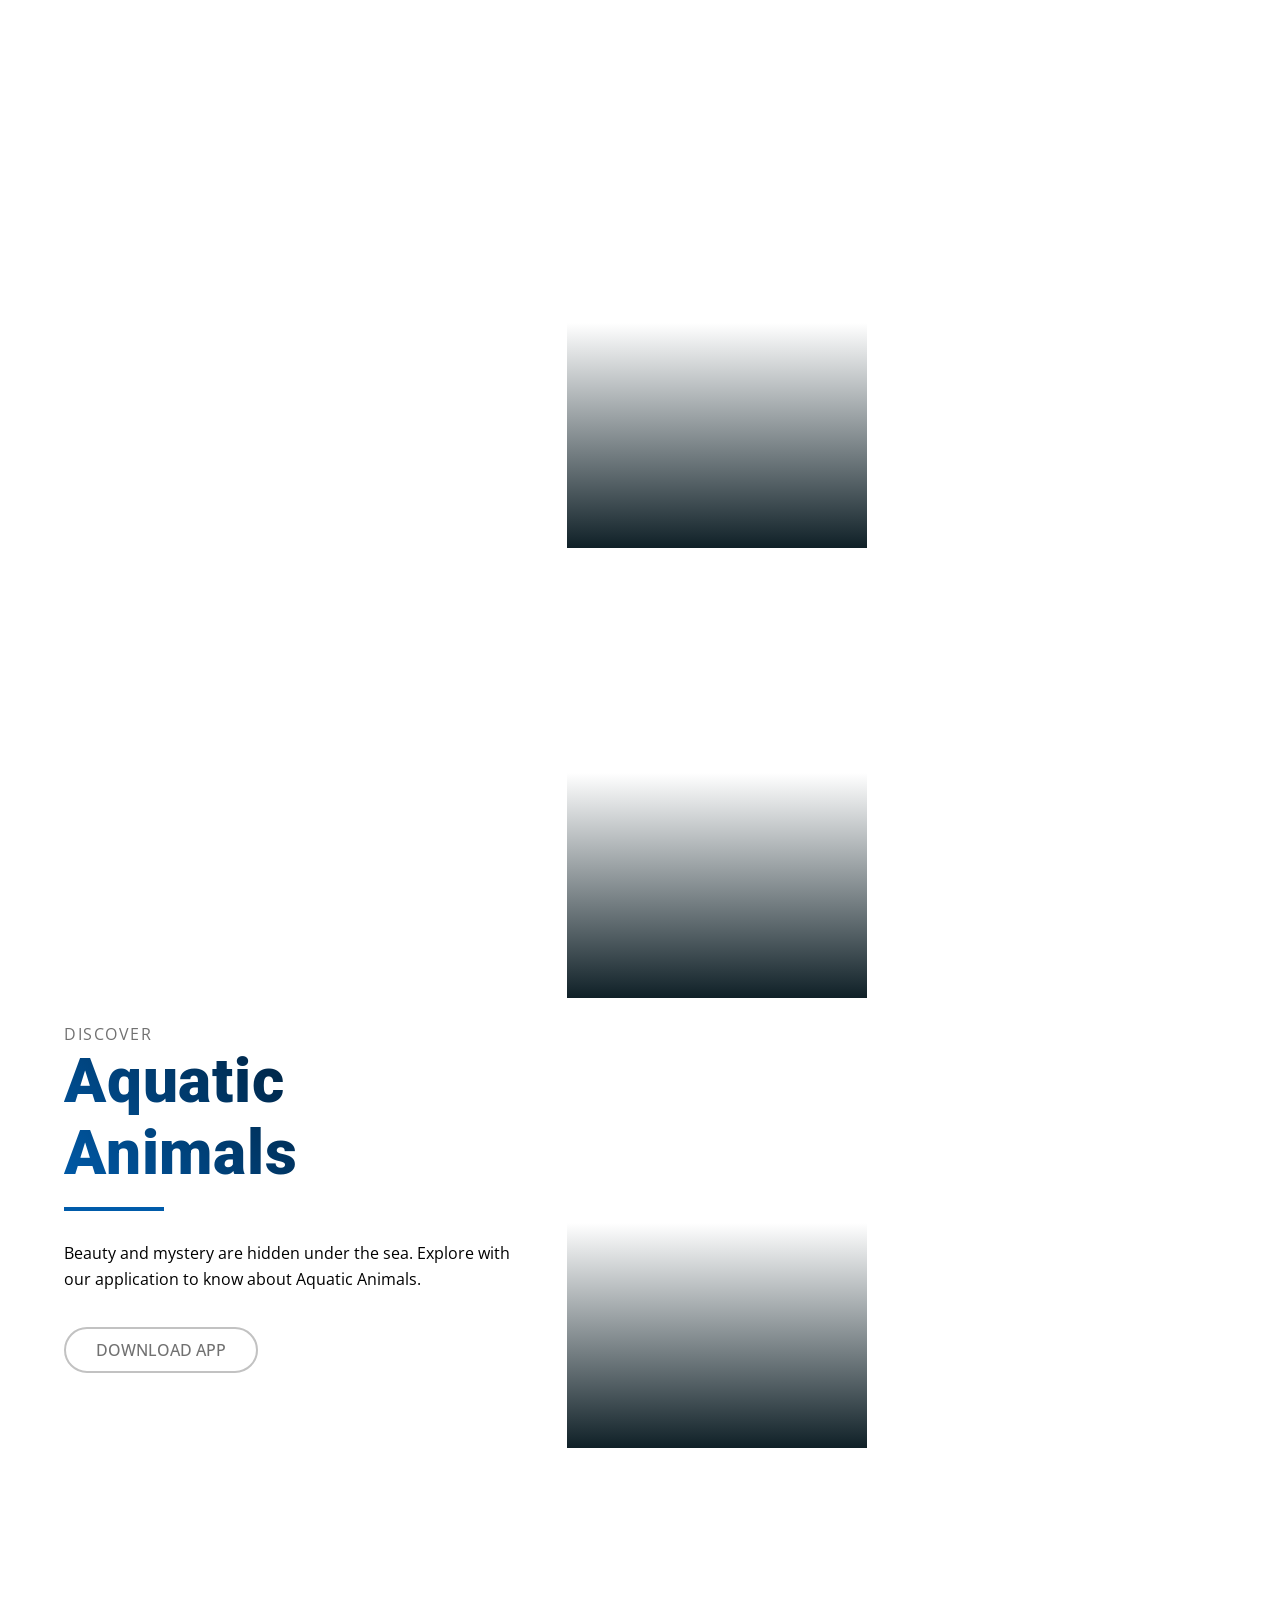
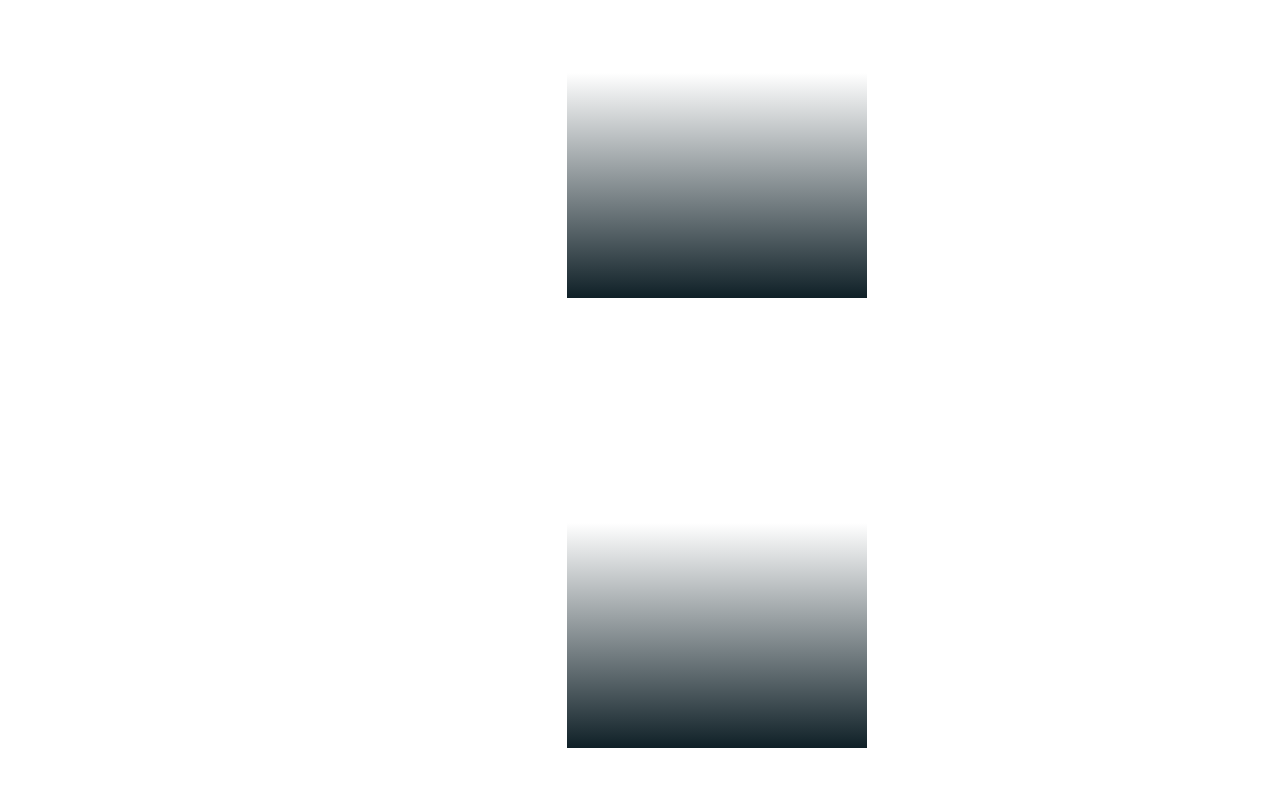
==== test.html @ 7ba5d139 "first commit" ====
<!DOCTYPE html>
<html lang="en">

<head>
    <meta charset="UTF-8">
    <link rel="stylesheet" href="style.css">
    <title>Cloud</title>
    <!-- <script src="https://code.jquery.com/jquery-3.6.0.min.js"></script> -->
    <!-- <link rel="stylesheet" href="https://cdnjs.cloudflare.com/ajax/libs/OwlCarousel2/2.3.4/assets/owl.carousel.min.css"> -->
    <!-- <script src="https://cdnjs.cloudflare.com/ajax/libs/OwlCarousel2/2.3.4/owl.carousel.min.js"></script> -->


</head>

<body>
  <main>
    <div>
      <span>discover</span>
      <h1>aquatic animals</h1>
      <hr>
      <p>Beauty and mystery are hidden under the sea. Explore with our application to know about Aquatic Animals.</p>
      <a href="#">download app</a>
    </div>
    <div class="swiper">
      <div class="swiper-wrapper">
        <div class="swiper-slide swiper-slide--one">
          <div>
            <h2>Jellyfish</h2>
            <p>Jellyfish and sea jellies are the informal common names given to the medusa-phase of certain gelatinous members of the subphylum Medusozoa, a major part of the phylum Cnidaria.</p>
            <a href="https://en.wikipedia.org/wiki/Jellyfish" target="_blank">explore</a>
          </div>
        </div>
        <div class="swiper-slide swiper-slide--two">
          <div>
            <h2>Seahorse</h2>
            <p>
              Seahorses are mainly found in shallow tropical and temperate salt water throughout the world. They live in sheltered areas such as seagrass beds, estuaries, coral reefs, and mangroves. Four species are found in Pacific waters from North America to South America.
            </p>
            <a href="https://en.wikipedia.org/wiki/Seahorse" target="_blank">explore</a>
          </div>
        </div>
  
        <div class="swiper-slide swiper-slide--three">
  
          <div>
            <h2>octopus</h2>
            <p>
              Octopuses inhabit various regions of the ocean, including coral reefs, pelagic waters, and the seabed; some live in the intertidal zone and others at abyssal depths. Most species grow quickly, mature early, and are short-lived.
            </p>
            <a href="https://en.wikipedia.org/wiki/Octopus" target="_blank">explore</a>
          </div>
        </div>
  
        <div class="swiper-slide swiper-slide--four">
  
          <div>
            <h2>Shark</h2>
            <p>
              Sharks are a group of elasmobranch fish characterized by a cartilaginous skeleton, five to seven gill slits on the sides of the head, and pectoral fins that are not fused to the head.
            </p>
            <a href="https://en.wikipedia.org/wiki/Shark" target="_blank">explore</a>
          </div>
        </div>
  
        <div class="swiper-slide swiper-slide--five">
  
          <div>
            <h2>Dolphin</h2>
            <p>
              Dolphins are widespread. Most species prefer the warm waters of the tropic zones, but some, such as the right whale dolphin, prefer colder climates. Dolphins feed largely on fish and squid, but a few, such as the orca, feed on large mammals such as seals.
            </p>
            <a href="https://en.wikipedia.org/wiki/Dolphin" target="_blank">explore</a>
          </div>
        </div>
      </div>
      <!-- Add Pagination -->
      <div class="swiper-pagination"></div>
    </div>
    <img src="https://cdn.pixabay.com/photo/2021/11/04/19/39/jellyfish-6769173_960_720.png" alt="" class="bg">
    <img src="https://cdn.pixabay.com/photo/2012/04/13/13/57/scallop-32506_960_720.png" alt="" class="bg2">
  </main>

  <script>
    /*
inspiration
https://dribbble.com/shots/4684682-Aquatic-Animals
*/

var swiper = new Swiper(".swiper", {
  effect: "coverflow",
  grabCursor: true,
  centeredSlides: true,
  coverflowEffect: {
    rotate: 0,
    stretch: 0,
    depth: 100,
    modifier: 3,
    slideShadows: true
  },
  keyboard: {
    enabled: true
  },
  mousewheel: {
    thresholdDelta: 70
  },
  loop: true,
  pagination: {
    el: ".swiper-pagination",
    clickable: true
  },
  breakpoints: {
    640: {
      slidesPerView: 2
    },
    768: {
      slidesPerView: 1
    },
    1024: {
      slidesPerView: 2
    },
    1560: {
      slidesPerView: 3
    }
  }
});

  </script>


</body>

</html>
---- style.css ----
@import url("https://fonts.googleapis.com/css2?family=Open+Sans:wght@400;500;600&family=Roboto:wght@300;400;500;900&display=swap");

* {
  margin: 0;
  padding: 0;
  box-sizing: border-box;
  font-family: "Open Sans", sans-serif;
}

main {
  position: relative;
  width: calc(min(90rem, 90%));
  margin: 0 auto;
  min-height: 100vh;
  column-gap: 3rem;
  padding-block: min(20vh, 3rem);
}

.bg {
  position: fixed;
  top: -4rem;
  left: -12rem;
  z-index: -1;
  opacity: 0;
}

.bg2 {
  position: fixed;
  bottom: -2rem;
  right: -3rem;
  z-index: -1;
  width: 9.375rem;
  opacity: 0;
}

main > div span {
  text-transform: uppercase;
  letter-spacing: 1.5px;
  font-size: 1rem;
  color: #717171;
}

main > div h1 {
  text-transform: capitalize;
  letter-spacing: 0.8px;
  font-family: "Roboto", sans-serif;
  font-weight: 900;
  font-size: clamp(3.4375rem, 3.25rem + 0.75vw, 4rem);
  background-color: #005baa;
  background-image: linear-gradient(45deg, #005baa, #000000);
  background-size: 100%;
  background-repeat: repeat;
  -webkit-background-clip: text;
  -webkit-text-fill-color: transparent;
  -moz-background-clip: text;
  -moz-text-fill-color: transparent;
}

main > div hr {
  display: block;
  background: #005baa;
  height: 0.25rem;
  width: 6.25rem;
  border: none;
  margin: 1.125rem 0 1.875rem 0;
}

main > div p {
  line-height: 1.6;
}

main a {
  display: inline-block;
  text-decoration: none;
  text-transform: uppercase;
  color: #717171;
  font-weight: 500;
  background: #fff;
  border-radius: 3.125rem;
  transition: 0.3s ease-in-out;
}

main > div > a {
  border: 2px solid #c2c2c2;
  margin-top: 2.188rem;
  padding: 0.625rem 1.875rem;
}

main > div > a:hover {
  border: 0.125rem solid #005baa;
  color: #005baa;
}

.swiper {
  width: 100%;
  padding-top: 3.125rem;
}

.swiper-pagination-bullet,
.swiper-pagination-bullet-active {
  background: #fff;
}

.swiper-pagination {
  bottom: 1.25rem !important;
}

.swiper-slide {
  width: 18.75rem;
  height: 28.125rem;
  display: flex;
  flex-direction: column;
  justify-content: end;
  align-items: self-start;
}

.swiper-slide h2 {
  color: #fff;
  font-family: "Roboto", sans-serif;
  font-weight: 400;
  font-size: 1.4rem;
  line-height: 1.4;
  margin-bottom: 0.625rem;
  padding: 0 0 0 1.563rem;
  text-transform: uppercase;
}

.swiper-slide p {
  color: #dadada;
  font-family: "Roboto", sans-serif;
  font-weight: 300;
  padding: 0 1.563rem;
  line-height: 1.6;
  font-size: 0.75rem;
  display: -webkit-box;
  -webkit-line-clamp: 4;
  -webkit-box-orient: vertical;
  overflow: hidden;
}

.swiper-slide a {
  margin: 1.25rem 1.563rem 3.438rem 1.563rem;
  padding: 0.438em 1.875rem;
  font-size: 0.9rem;
}

.swiper-slide a:hover {
  color: #005baa;
}

.swiper-slide div {
  display: none;
  opacity: 0;
  padding-bottom: 0.625rem;
}

.swiper-slide-active div {
  display: block;
  opacity: 1;
}

.swiper-slide--one {
  background: linear-gradient(to top, #0f2027, #203a4300, #2c536400),
    url("https://images.unsplash.com/photo-1628944682084-831f35256163?ixlib=rb-4.0.3&ixid=MnwxMjA3fDB8MHxwaG90by1wYWdlfHx8fGVufDB8fHx8&auto=format&fit=crop&w=687&q=80")
      no-repeat 50% 50% / cover;
}

.swiper-slide--two {
  background: linear-gradient(to top, #0f2027, #203a4300, #2c536400),
    url("https://images.unsplash.com/photo-1515309025403-4b0184873cef?ixlib=rb-4.0.3&ixid=MnwxMjA3fDB8MHxwaG90by1wYWdlfHx8fGVufDB8fHx8&auto=format&fit=crop&w=735&q=80")
      no-repeat 50% 50% / cover;
}

.swiper-slide--three {
  background: linear-gradient(to top, #0f2027, #203a4300, #2c536400),
    url("https://images.unsplash.com/photo-1545671913-b89ac1b4ac10?ixlib=rb-4.0.3&ixid=MnwxMjA3fDB8MHxwaG90by1wYWdlfHx8fGVufDB8fHx8&auto=format&fit=crop&w=1170&q=80")
      no-repeat 50% 50% / cover;
}

.swiper-slide--four {
  background: linear-gradient(to top, #0f2027, #203a4300, #2c536400),
    url("https://images.unsplash.com/photo-1598977123118-4e30ba3c4f5b?ixlib=rb-4.0.3&ixid=MnwxMjA3fDB8MHxwaG90by1wYWdlfHx8fGVufDB8fHx8&auto=format&fit=crop&w=1170&q=80")
      no-repeat 50% 50% / cover;
}

.swiper-slide--five {
  background: linear-gradient(to top, #0f2027, #203a4300, #2c536400),
    url("https://images.unsplash.com/photo-1570481662006-a3a1374699e8?ixlib=rb-4.0.3&ixid=MnwxMjA3fDB8MHxwaG90by1wYWdlfHx8fGVufDB8fHx8&auto=format&fit=crop&w=765&q=80")
      no-repeat 50% 50% / cover;
}

.swiper-3d .swiper-slide-shadow-left,
.swiper-3d .swiper-slide-shadow-right {
  background-image: none;
}

@media screen and (min-width: 48rem) {
  main {
    display: flex;
    align-items: center;
  }
  .bg,
  .bg2 {
    opacity: 0.1;
  }
}

@media screen and (min-width: 93.75rem) {
  .swiper {
    width: 85%;
  }
}
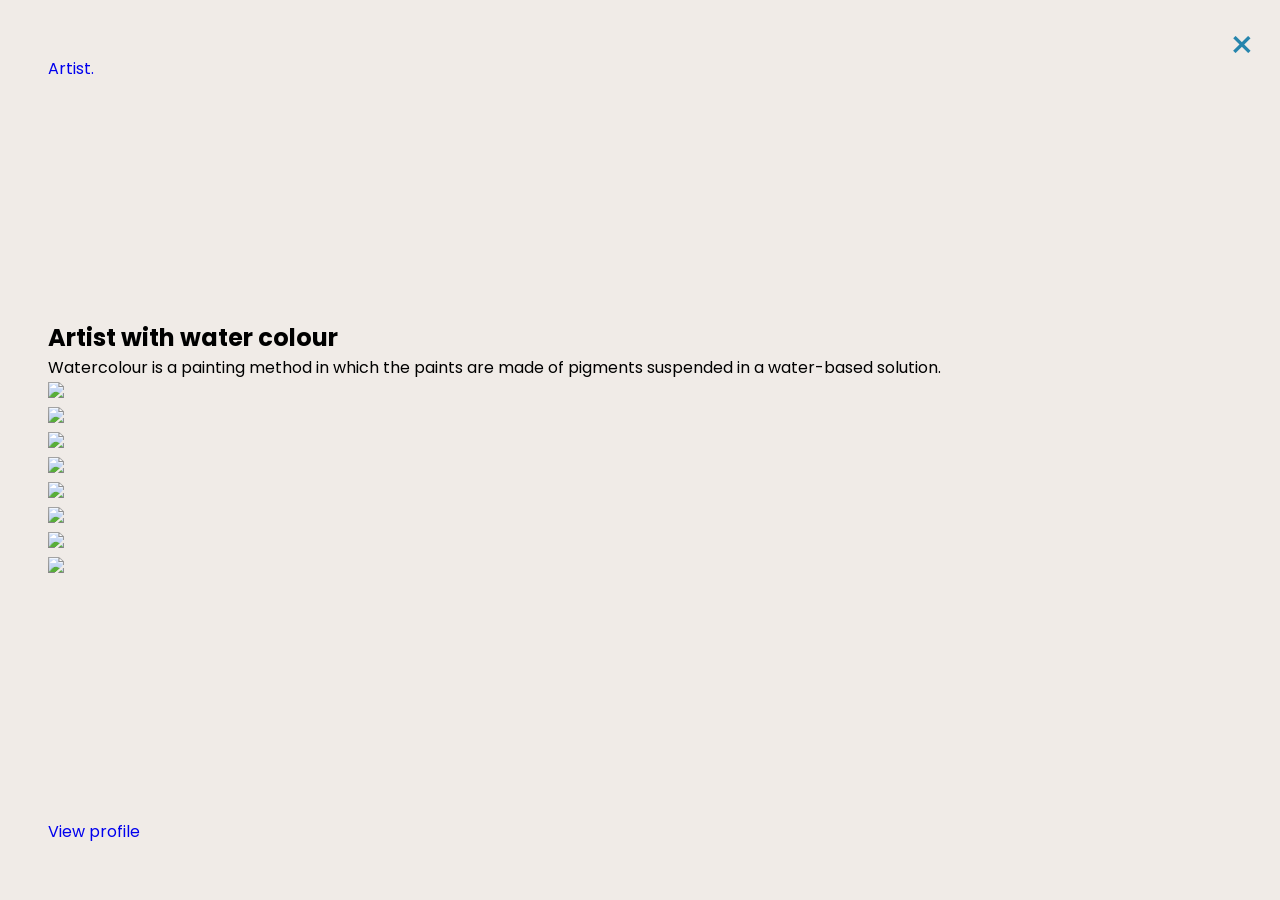
==== commit be267520: "test" ====
--- a/test.html
+++ b/test.html
@@ -5,127 +5,103 @@
     <meta charset="UTF-8">
     <link rel="stylesheet" href="style.css">
     <title>Cloud</title>
-    <!-- <script src="https://code.jquery.com/jquery-3.6.0.min.js"></script> -->
-    <!-- <link rel="stylesheet" href="https://cdnjs.cloudflare.com/ajax/libs/OwlCarousel2/2.3.4/assets/owl.carousel.min.css"> -->
-    <!-- <script src="https://cdnjs.cloudflare.com/ajax/libs/OwlCarousel2/2.3.4/owl.carousel.min.js"></script> -->
-
-
+    <meta name="viewport" content="width=device-width, initial-scale=1.0">
+    
+    <script src="https://code.jquery.com/jquery-3.6.0.min.js"></script>
+    
+    <link rel="stylesheet" href="https://cdnjs.cloudflare.com/ajax/libs/OwlCarousel2/2.3.4/assets/owl.carousel.min.css">
+    <script src="https://cdnjs.cloudflare.com/ajax/libs/OwlCarousel2/2.3.4/owl.carousel.min.js"></script>
 </head>
 
 <body>
-  <main>
-    <div>
-      <span>discover</span>
-      <h1>aquatic animals</h1>
-      <hr>
-      <p>Beauty and mystery are hidden under the sea. Explore with our application to know about Aquatic Animals.</p>
-      <a href="#">download app</a>
+  <div id="mySidenav" class="sidenav active">
+    <a href="javascript:void(0)" class="closebtn" onclick="closeNav()">&times;</a>
+    <div class="sidenav-logo">
+      <a href="#">Artist.</a>
     </div>
-    <div class="swiper">
-      <div class="swiper-wrapper">
-        <div class="swiper-slide swiper-slide--one">
-          <div>
-            <h2>Jellyfish</h2>
-            <p>Jellyfish and sea jellies are the informal common names given to the medusa-phase of certain gelatinous members of the subphylum Medusozoa, a major part of the phylum Cnidaria.</p>
-            <a href="https://en.wikipedia.org/wiki/Jellyfish" target="_blank">explore</a>
-          </div>
+    <div class="sidenav-content">
+      <h2>Artist with water colour</h2>
+      <p>Watercolour is a painting method in which the paints are made of pigments suspended in a water-based solution.</p>
+      <div class="portfolio-slides">
+  
+        <div class="single">
+          <a href="https://cdn.pixabay.com/photo/2020/01/06/23/45/watercolor-4746520_960_720.jpg">
+            <img src="https://cdn.pixabay.com/photo/2020/01/06/23/45/watercolor-4746520_960_720.jpg" />
+          </a>
         </div>
-        <div class="swiper-slide swiper-slide--two">
-          <div>
-            <h2>Seahorse</h2>
-            <p>
-              Seahorses are mainly found in shallow tropical and temperate salt water throughout the world. They live in sheltered areas such as seagrass beds, estuaries, coral reefs, and mangroves. Four species are found in Pacific waters from North America to South America.
-            </p>
-            <a href="https://en.wikipedia.org/wiki/Seahorse" target="_blank">explore</a>
-          </div>
+        <div class="single">
+          <a href="https://cdn.pixabay.com/photo/2017/11/25/12/53/watercolour-2976746_1280.jpg">
+            <img src="https://cdn.pixabay.com/photo/2017/11/25/12/53/watercolour-2976746_1280.jpg" />
+          </a>
         </div>
-  
-        <div class="swiper-slide swiper-slide--three">
-  
-          <div>
-            <h2>octopus</h2>
-            <p>
-              Octopuses inhabit various regions of the ocean, including coral reefs, pelagic waters, and the seabed; some live in the intertidal zone and others at abyssal depths. Most species grow quickly, mature early, and are short-lived.
-            </p>
-            <a href="https://en.wikipedia.org/wiki/Octopus" target="_blank">explore</a>
-          </div>
+        <div class="single">
+          <a href="https://cdn.pixabay.com/photo/2018/07/18/15/43/animal-3546613_1280.jpg">
+            <img src="https://cdn.pixabay.com/photo/2018/07/18/15/43/animal-3546613_1280.jpg" />
+          </a>
         </div>
-  
-        <div class="swiper-slide swiper-slide--four">
-  
-          <div>
-            <h2>Shark</h2>
-            <p>
-              Sharks are a group of elasmobranch fish characterized by a cartilaginous skeleton, five to seven gill slits on the sides of the head, and pectoral fins that are not fused to the head.
-            </p>
-            <a href="https://en.wikipedia.org/wiki/Shark" target="_blank">explore</a>
-          </div>
-        </div>
-  
-        <div class="swiper-slide swiper-slide--five">
-  
-          <div>
-            <h2>Dolphin</h2>
-            <p>
-              Dolphins are widespread. Most species prefer the warm waters of the tropic zones, but some, such as the right whale dolphin, prefer colder climates. Dolphins feed largely on fish and squid, but a few, such as the orca, feed on large mammals such as seals.
-            </p>
-            <a href="https://en.wikipedia.org/wiki/Dolphin" target="_blank">explore</a>
-          </div>
+        <div class="single">
+          <a href="https://cdn.pixabay.com/photo/2021/03/13/10/23/hut-6091451_1280.jpg">
+            <img src="https://cdn.pixabay.com/photo/2021/03/13/10/23/hut-6091451_1280.jpg" />
+          </a>
         </div>
       </div>
-      <!-- Add Pagination -->
-      <div class="swiper-pagination"></div>
+      <div class="portfolio-slides-second">
+  
+        <div class="single">
+          <a href="https://cdn.pixabay.com/photo/2017/09/26/23/10/painting-2790478_1280.jpg">
+            <img src="https://cdn.pixabay.com/photo/2017/09/26/23/10/painting-2790478_1280.jpg" />
+          </a>
+        </div>
+        <div class="single">
+          <a href="https://cdn.pixabay.com/photo/2013/01/16/19/12/tigers-75119_1280.jpg">
+            <img src="https://cdn.pixabay.com/photo/2013/01/16/19/12/tigers-75119_1280.jpg" />
+          </a>
+        </div>
+        <div class="single">
+          <a href="https://cdn.pixabay.com/photo/2021/09/13/10/37/fruit-6620951_1280.jpg">
+            <img src="https://cdn.pixabay.com/photo/2021/09/13/10/37/fruit-6620951_1280.jpg" />
+          </a>
+        </div>
+        <div class="single">
+          <a href="https://cdn.pixabay.com/photo/2016/02/24/11/55/cat-1219635_1280.jpg">
+            <img src="https://cdn.pixabay.com/photo/2016/02/24/11/55/cat-1219635_1280.jpg" />
+          </a>
+        </div>
+      </div>
     </div>
-    <img src="https://cdn.pixabay.com/photo/2021/11/04/19/39/jellyfish-6769173_960_720.png" alt="" class="bg">
-    <img src="https://cdn.pixabay.com/photo/2012/04/13/13/57/scallop-32506_960_720.png" alt="" class="bg2">
+  
+    <a href="#" class="sidenav-btn_view" id="myBtn">View profile</a>
+    <div id="myModal" class="modal">
+  
+      <div class="modal-content">
+        <span class="close">&times;</span>
+        <span class="title">watercolour artist</span>
+        <h2>jane doe</h2>
+        <p>Lorem ipsum dolor sit amet, consectetuer adipiscing elit. Etiam sapien elit, consequat eget, tristique non, venenatis quis, ante. Vestibulum erat nulla, ullamcorper nec, rutrum non, nonummy ac, erat. Nulla non lectus sed nisl molestie malesuada. Integer vulputate sem a nibh rutrum consequat. In enim a arcu imperdiet malesuada. Aliquam ante. Cras pede libero, dapibus nec, pretium sit amet, tempor quis. Fusce aliquam vestibulum ipsum. Quisque tincidunt scelerisque libero. Morbi scelerisque luctus velit. Quisque porta.</p>
+      </div>
+  
+    </div>
+  </div>
+  <main id="main" class="active">
+    <div class="menu" onclick="toggleNav()">
+      <div id="nav-icon" class="open">
+        <span></span>
+        <span></span>
+        <span></span>
+      </div>
+    </div>
+    <div class="main-content">
+      <h1>Water <br>colour</h1>
+      <p>Watercolors can also be made opaque by adding Chinese white.</p>
+    </div>
+    <ul class="social-icons">
+      <li><a href="#"><i class="fa-brands fa-facebook-f"></i></a></li>
+      <li><a href="#"><i class="fa-brands fa-square-tumblr"></i></a></li>
+      <li><a href="#"><i class="fa-brands fa-twitter"></i></a></li>
+      <li><a href="#"><i class="fa-brands fa-linkedin"></i></a></li>
+    </ul>
   </main>
-
-  <script>
-    /*
-inspiration
-https://dribbble.com/shots/4684682-Aquatic-Animals
-*/
-
-var swiper = new Swiper(".swiper", {
-  effect: "coverflow",
-  grabCursor: true,
-  centeredSlides: true,
-  coverflowEffect: {
-    rotate: 0,
-    stretch: 0,
-    depth: 100,
-    modifier: 3,
-    slideShadows: true
-  },
-  keyboard: {
-    enabled: true
-  },
-  mousewheel: {
-    thresholdDelta: 70
-  },
-  loop: true,
-  pagination: {
-    el: ".swiper-pagination",
-    clickable: true
-  },
-  breakpoints: {
-    640: {
-      slidesPerView: 2
-    },
-    768: {
-      slidesPerView: 1
-    },
-    1024: {
-      slidesPerView: 2
-    },
-    1560: {
-      slidesPerView: 3
-    }
-  }
-});
-
-  </script>
-
+  <script src="scripts.js"></script>
 
 </body>
 
--- a/style.css
+++ b/style.css
@@ -1,212 +1,413 @@
-@import url("https://fonts.googleapis.com/css2?family=Open+Sans:wght@400;500;600&family=Roboto:wght@300;400;500;900&display=swap");
+@import url("https://fonts.googleapis.com/css2?family=Poppins:wght@400;500;600;700&display=swap");
+
+@mixin mQ($px) {
+  @media screen and (min-width: $px) {
+    @content;
+  }
+}
 
 * {
   margin: 0;
   padding: 0;
   box-sizing: border-box;
-  font-family: "Open Sans", sans-serif;
-}
-
-main {
-  position: relative;
-  width: calc(min(90rem, 90%));
-  margin: 0 auto;
-  min-height: 100vh;
-  column-gap: 3rem;
-  padding-block: min(20vh, 3rem);
-}
-
-.bg {
+}
+
+body {
+  font-family: "Poppins", sans-serif;
+}
+
+ul {
+  margin: 0;
+  padding: 0;
+  list-style-type: none;
+}
+
+a {
+  text-decoration: none;
+
+  &:hover {
+    color: #111;
+  }
+}
+
+p {
+  font-size: 1rem;
+  line-height: 1.6;
+}
+
+.sidenav {
+  height: 100%;
+  width: 0;
   position: fixed;
-  top: -4rem;
-  left: -12rem;
-  z-index: -1;
-  opacity: 0;
-}
-
-.bg2 {
-  position: fixed;
-  bottom: -2rem;
-  right: -3rem;
-  z-index: -1;
-  width: 9.375rem;
-  opacity: 0;
-}
-
-main > div span {
-  text-transform: uppercase;
-  letter-spacing: 1.5px;
-  font-size: 1rem;
-  color: #717171;
-}
-
-main > div h1 {
-  text-transform: capitalize;
-  letter-spacing: 0.8px;
-  font-family: "Roboto", sans-serif;
-  font-weight: 900;
-  font-size: clamp(3.4375rem, 3.25rem + 0.75vw, 4rem);
-  background-color: #005baa;
-  background-image: linear-gradient(45deg, #005baa, #000000);
-  background-size: 100%;
-  background-repeat: repeat;
-  -webkit-background-clip: text;
-  -webkit-text-fill-color: transparent;
-  -moz-background-clip: text;
-  -moz-text-fill-color: transparent;
-}
-
-main > div hr {
-  display: block;
-  background: #005baa;
-  height: 0.25rem;
-  width: 6.25rem;
-  border: none;
-  margin: 1.125rem 0 1.875rem 0;
-}
-
-main > div p {
-  line-height: 1.6;
-}
-
-main a {
-  display: inline-block;
-  text-decoration: none;
-  text-transform: uppercase;
-  color: #717171;
-  font-weight: 500;
-  background: #fff;
-  border-radius: 3.125rem;
-  transition: 0.3s ease-in-out;
-}
-
-main > div > a {
-  border: 2px solid #c2c2c2;
-  margin-top: 2.188rem;
-  padding: 0.625rem 1.875rem;
-}
-
-main > div > a:hover {
-  border: 0.125rem solid #005baa;
-  color: #005baa;
-}
-
-.swiper {
-  width: 100%;
-  padding-top: 3.125rem;
-}
-
-.swiper-pagination-bullet,
-.swiper-pagination-bullet-active {
-  background: #fff;
-}
-
-.swiper-pagination {
-  bottom: 1.25rem !important;
-}
-
-.swiper-slide {
-  width: 18.75rem;
-  height: 28.125rem;
+  z-index: 1;
+  top: 0;
+  left: 0;
+  background-color: #f0ebe7;
+  overflow-x: hidden;
+  transition: 0.5s;
+  padding: 0;
   display: flex;
   flex-direction: column;
-  justify-content: end;
-  align-items: self-start;
-}
-
-.swiper-slide h2 {
-  color: #fff;
-  font-family: "Roboto", sans-serif;
-  font-weight: 400;
-  font-size: 1.4rem;
-  line-height: 1.4;
-  margin-bottom: 0.625rem;
-  padding: 0 0 0 1.563rem;
-  text-transform: uppercase;
-}
-
-.swiper-slide p {
-  color: #dadada;
-  font-family: "Roboto", sans-serif;
-  font-weight: 300;
-  padding: 0 1.563rem;
-  line-height: 1.6;
-  font-size: 0.75rem;
-  display: -webkit-box;
-  -webkit-line-clamp: 4;
-  -webkit-box-orient: vertical;
-  overflow: hidden;
-}
-
-.swiper-slide a {
-  margin: 1.25rem 1.563rem 3.438rem 1.563rem;
-  padding: 0.438em 1.875rem;
-  font-size: 0.9rem;
-}
-
-.swiper-slide a:hover {
-  color: #005baa;
-}
-
-.swiper-slide div {
-  display: none;
-  opacity: 0;
-  padding-bottom: 0.625rem;
-}
-
-.swiper-slide-active div {
-  display: block;
-  opacity: 1;
-}
-
-.swiper-slide--one {
-  background: linear-gradient(to top, #0f2027, #203a4300, #2c536400),
-    url("https://images.unsplash.com/photo-1628944682084-831f35256163?ixlib=rb-4.0.3&ixid=MnwxMjA3fDB8MHxwaG90by1wYWdlfHx8fGVufDB8fHx8&auto=format&fit=crop&w=687&q=80")
-      no-repeat 50% 50% / cover;
-}
-
-.swiper-slide--two {
-  background: linear-gradient(to top, #0f2027, #203a4300, #2c536400),
-    url("https://images.unsplash.com/photo-1515309025403-4b0184873cef?ixlib=rb-4.0.3&ixid=MnwxMjA3fDB8MHxwaG90by1wYWdlfHx8fGVufDB8fHx8&auto=format&fit=crop&w=735&q=80")
-      no-repeat 50% 50% / cover;
-}
-
-.swiper-slide--three {
-  background: linear-gradient(to top, #0f2027, #203a4300, #2c536400),
-    url("https://images.unsplash.com/photo-1545671913-b89ac1b4ac10?ixlib=rb-4.0.3&ixid=MnwxMjA3fDB8MHxwaG90by1wYWdlfHx8fGVufDB8fHx8&auto=format&fit=crop&w=1170&q=80")
-      no-repeat 50% 50% / cover;
-}
-
-.swiper-slide--four {
-  background: linear-gradient(to top, #0f2027, #203a4300, #2c536400),
-    url("https://images.unsplash.com/photo-1598977123118-4e30ba3c4f5b?ixlib=rb-4.0.3&ixid=MnwxMjA3fDB8MHxwaG90by1wYWdlfHx8fGVufDB8fHx8&auto=format&fit=crop&w=1170&q=80")
-      no-repeat 50% 50% / cover;
-}
-
-.swiper-slide--five {
-  background: linear-gradient(to top, #0f2027, #203a4300, #2c536400),
-    url("https://images.unsplash.com/photo-1570481662006-a3a1374699e8?ixlib=rb-4.0.3&ixid=MnwxMjA3fDB8MHxwaG90by1wYWdlfHx8fGVufDB8fHx8&auto=format&fit=crop&w=765&q=80")
-      no-repeat 50% 50% / cover;
-}
-
-.swiper-3d .swiper-slide-shadow-left,
-.swiper-3d .swiper-slide-shadow-right {
-  background-image: none;
-}
-
-@media screen and (min-width: 48rem) {
-  main {
+  justify-content: space-between;
+
+  .closebtn {
+    position: absolute;
+    top: 15px;
+    right: 25px;
+    font-size: 40px;
+    margin-left: 50px;
+    color: #2685ad;
+
+    @include mQ(700px) {
+      display: none;
+    }
+
+    &:hover {
+      color: #111;
+    }
+  }
+
+  &-logo a {
+    font-size: 2.5rem;
+    font-weight: bold;
+    color: #2685ad;
+
+    &:hover {
+      color: #111;
+    }
+  }
+
+  h2 {
+    font-weight: 700;
+    color: #2685ad;
+    font-size: 1.6rem;
+    line-height: 1.2;
+  }
+
+  p {
+    color: #0e3e52;
+    margin-top: 15px;
+    margin-bottom: 35px;
+  }
+
+  &-btn_view {
+    font-size: 1rem;
+    display: inline-block;
+    font-weight: 700;
+    color: #2685ad;
+    padding-top: min(20vh, 2rem);
+  }
+
+  &-content {
+    padding-block: min(20vh, 2rem);
+  }
+
+  .portfolio-slides-second {
+    padding-top: 30px;
+    margin-bottom: 0;
+  }
+  .slick-dots {
+    bottom: -35px;
+  }
+  .slick-dots li button:before {
+    color: #2685ad;
+  }
+  .slick-dots li.slick-active button:before {
+    color: #0e3e52;
+  }
+
+  .slick-prev {
+    bottom: -35px;
+    left: 40%;
+    transform: translatex(-40%);
+    top: unset;
+
+    &:before {
+      color: #0e3e52;
+    }
+
+    &:hover:before {
+      color: #2685ad;
+    }
+  }
+
+  .slick-next {
+    bottom: -35px;
+    right: 40%;
+    transform: translatex(40%);
+    top: unset;
+
+    &:before {
+      color: #0e3e52;
+    }
+
+    &:hover:before {
+      color: #2685ad;
+    }
+  }
+  .slick-lightbox-close {
+    right: 30px;
+
+    &:before {
+      font-size: 40px;
+    }
+  }
+
+  .single img {
+    aspect-ratio: 1/1;
+    width: 100%;
+    padding: 8px;
+    object-fit: cover;
+  }
+}
+
+main {
+  transition: margin-left 0.5s;
+  padding: 2.5rem 3rem;
+  height: 100vh;
+  height: 100svh;
+  min-height: 630px;
+  background: url("https://cdn.pixabay.com/photo/2020/02/04/06/16/watercolour-4817390_960_720.jpg")
+    no-repeat 50% 50% / cover;
+  background-position: top center;
+  background-size: cover;
+  display: grid;
+  justify-content: center;
+  align-content: space-between;
+
+  @include mQ(600px) {
+    padding: 2.5rem 3rem;
+    justify-content: end;
+  }
+
+  @include mQ(700px) {
+    padding: 3.5rem 5rem;
+  }
+
+  .main-content {
+    text-align: left;
+
+    h1 {
+      text-transform: uppercase;
+      font-size: clamp(2.6rem, 2.0435rem + 2.7826vw, 5rem);
+      line-height: 1;
+      color: #fff;
+      text-shadow: 2px 2px 6px #000000a3;
+      margin-bottom: 15px;
+
+      @include mQ(600px) {
+        justify-content: end;
+      }
+    }
+
+    p {
+      color: #fff;
+      text-shadow: 3px 1px 9px #000000;
+
+      @include mQ(600px) {
+        max-width: 260px;
+      }
+    }
+  }
+
+  ul {
     display: flex;
     align-items: center;
-  }
-  .bg,
-  .bg2 {
-    opacity: 0.1;
-  }
-}
-
-@media screen and (min-width: 93.75rem) {
-  .swiper {
-    width: 85%;
-  }
-}
+    justify-content: flex-end;
+    gap: 20px;
+
+    li {
+      i {
+        font-size: 1.25rem;
+        color: #fff;
+        text-shadow: 1px 0px 10px #00000057;
+
+        &:hover {
+          color: #111;
+        }
+      }
+    }
+  }
+  .menu {
+    background: white;
+    position: relative;
+    content: "";
+    border-radius: 50%;
+    width: 60px;
+    height: 60px;
+    box-shadow: -4px 1px 14px rgb(0 0 0 / 22%);
+    margin-left: auto;
+    display: grid;
+    place-content: center;
+    cursor: pointer;
+  }
+}
+
+#main.active {
+  margin-left: 0;
+
+  @include mQ(700px) {
+    margin-left: 350px;
+  }
+}
+
+#mySidenav.active {
+  width: 100%;
+  padding: 3.5rem 3rem;
+
+  @include mQ(700px) {
+    width: 350px;
+  }
+}
+
+#nav-icon {
+  width: 28px;
+  height: 24px;
+  position: relative;
+  -webkit-transform: rotate(0deg);
+  -moz-transform: rotate(0deg);
+  -o-transform: rotate(0deg);
+  transform: rotate(0deg);
+  -webkit-transition: 0.5s ease-in-out;
+  -moz-transition: 0.5s ease-in-out;
+  -o-transition: 0.5s ease-in-out;
+  transition: 0.5s ease-in-out;
+  cursor: pointer;
+
+  span {
+    display: block;
+    position: absolute;
+    height: 4px;
+    width: 100%;
+    background: #111;
+    border-radius: 9px;
+    opacity: 1;
+    left: 0;
+    -webkit-transform: rotate(0deg);
+    -moz-transform: rotate(0deg);
+    -o-transform: rotate(0deg);
+    transform: rotate(0deg);
+    -webkit-transition: 0.25s ease-in-out;
+    -moz-transition: 0.25s ease-in-out;
+    -o-transition: 0.25s ease-in-out;
+    transition: 0.25s ease-in-out;
+
+    &:nth-child(1) {
+      top: 0px;
+      -webkit-transform-origin: left center;
+      -moz-transform-origin: left center;
+      -o-transform-origin: left center;
+      transform-origin: left center;
+    }
+
+    &:nth-child(2) {
+      top: 10px;
+      -webkit-transform-origin: left center;
+      -moz-transform-origin: left center;
+      -o-transform-origin: left center;
+      transform-origin: left center;
+    }
+
+    &:nth-child(3) {
+      top: 20px;
+      -webkit-transform-origin: left center;
+      -moz-transform-origin: left center;
+      -o-transform-origin: left center;
+      transform-origin: left center;
+    }
+  }
+}
+
+#nav-icon.open span {
+  &:nth-child(1) {
+    -webkit-transform: rotate(45deg);
+    -moz-transform: rotate(45deg);
+    -o-transform: rotate(45deg);
+    transform: rotate(45deg);
+    top: 0px;
+    left: 4px;
+  }
+
+  &:nth-child(2) {
+    width: 0%;
+    opacity: 0;
+  }
+  &:nth-child(3) {
+    -webkit-transform: rotate(-45deg);
+    -moz-transform: rotate(-45deg);
+    -o-transform: rotate(-45deg);
+    transform: rotate(-45deg);
+    top: 20px;
+    left: 4px;
+  }
+}
+
+@media screen and (max-height: 450px) {
+  .sidenav {
+    padding-top: 15px;
+  }
+  .sidenav a {
+    font-size: 18px;
+  }
+}
+
+/* The Modal (background) */
+.modal {
+  display: none; /* Hidden by default */
+  position: fixed; /* Stay in place */
+  z-index: 1; /* Sit on top */
+  left: 0;
+  top: 0;
+  width: 100%; /* Full width */
+  height: 100%; /* Full height */
+  overflow: auto; /* Enable scroll if needed */
+  background-color: rgb(0, 0, 0); /* Fallback color */
+  background-color: rgba(0, 0, 0, 0.4); /* Black w/ opacity */
+  padding: 2rem 0;
+}
+
+/* Modal Content */
+.modal-content {
+  background-color: #fefefe;
+  margin: auto;
+  padding: 40px 30px;
+  border: 1px solid #888;
+  width: 80%;
+  position: relative;
+
+  .title {
+    text-transform: uppercase;
+    display: inline-block;
+    margin: 10px 0 5px 0;
+    letter-spacing: 1px;
+    font-size: 0.9rem;
+    color: #1a6a8d;
+  }
+
+  h2 {
+    text-transform: capitalize;
+  }
+
+  p {
+    margin-top: 25px;
+    margin-bottom: 0;
+  }
+
+  /* The Close Button */
+  .close {
+    color: #aaaaaa;
+    float: right;
+    font-size: 35px;
+    font-weight: bold;
+    position: absolute;
+    right: 25px;
+    top: 15px;
+
+    &:hover,
+    &:focus {
+      color: #000;
+      text-decoration: none;
+      cursor: pointer;
+    }
+  }
+}
